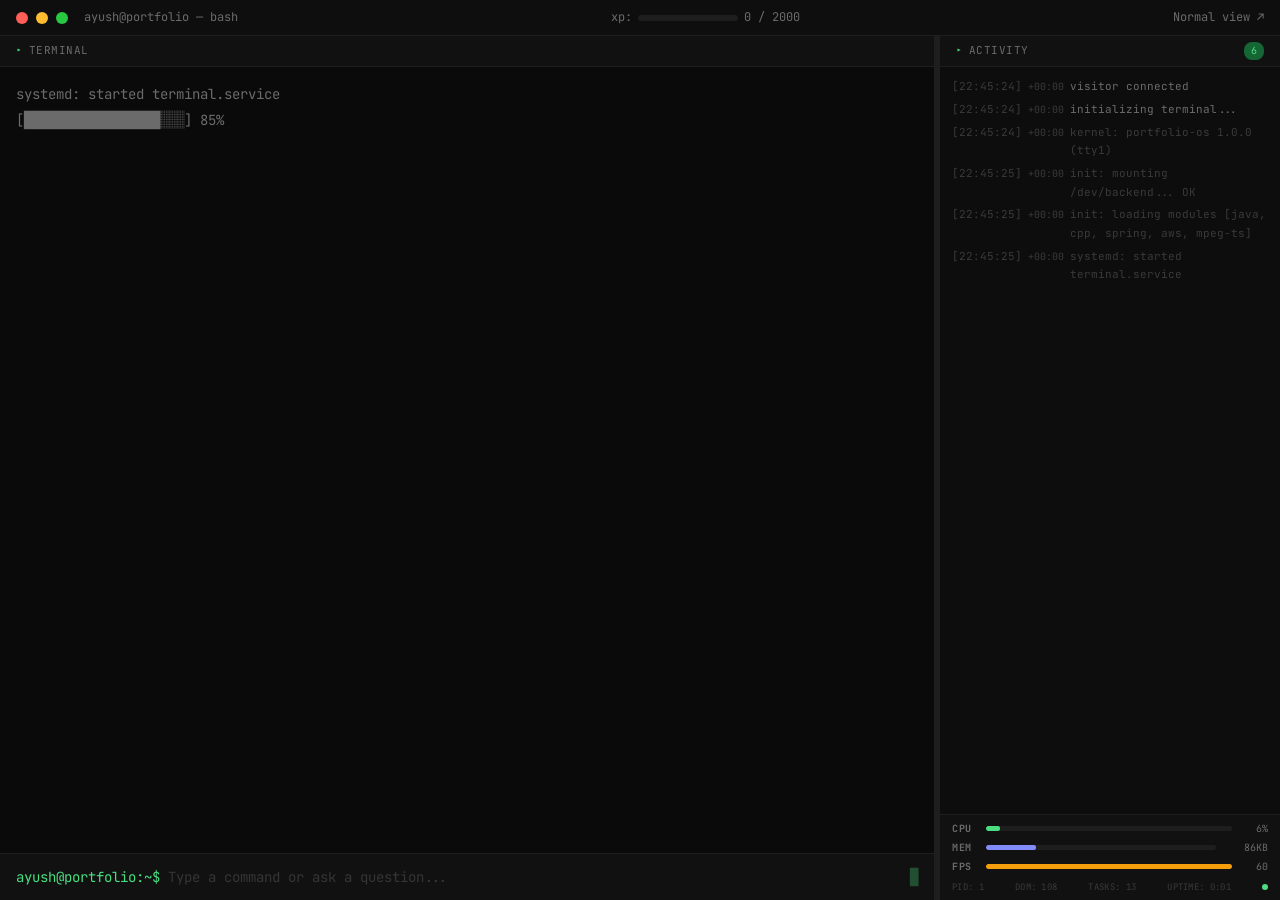
==== index.html @ 54ba0963 "feat: initial commit of terminal portfolio" ====
<!DOCTYPE html>
<html lang="en">
<head>
  <meta charset="UTF-8">
  <meta name="viewport" content="width=device-width, initial-scale=1.0, viewport-fit=cover">
  <title>Ayush Pal — Terminal Portfolio</title>
  <meta name="description" content="Ayush Pal's portfolio — SDE-1 at Nielsen, backend systems, Java, C++, AWS">
  <meta name="theme-color" content="#0a0a0a">

  <!-- OpenGraph (LinkedIn, Slack, Discord, WhatsApp) -->
  <meta property="og:title" content="Ayush Pal — Interactive Terminal Portfolio">
  <meta property="og:description" content="Interactive terminal portfolio — explore projects, skills, and career. Type commands, earn XP, discover easter eggs.">
  <meta property="og:type" content="website">
  <meta property="og:url" content="https://palayush16.github.io/portfolio-terminal/">
  <meta property="og:image" content="https://palayush16.github.io/portfolio-terminal/og-preview.png">
  <meta property="og:image:width" content="1200">
  <meta property="og:image:height" content="630">

  <!-- Twitter Card -->
  <meta name="twitter:card" content="summary_large_image">
  <meta name="twitter:title" content="Ayush Pal — Interactive Terminal Portfolio">
  <meta name="twitter:description" content="Interactive terminal portfolio — type commands, earn XP, discover easter eggs.">
  <meta name="twitter:image" content="https://palayush16.github.io/portfolio-terminal/og-preview.png">

  <link rel="stylesheet" href="css/style.css">
  <link rel="stylesheet" href="css/crt.css">
  <link rel="icon" href="data:image/svg+xml,<svg xmlns='http://www.w3.org/2000/svg' viewBox='0 0 100 100'><rect width='100' height='100' rx='12' fill='%230a0a0a'/><text x='10' y='68' font-family='monospace' font-size='55' fill='%234ade80'>%3E_</text></svg>">

  <!-- Google Analytics 4 -->
  <script async src="https://www.googletagmanager.com/gtag/js?id=G-Z1Y0G16RCM"></script>
  <script>
    window.dataLayer = window.dataLayer || [];
    function gtag(){dataLayer.push(arguments);}
    gtag('js', new Date());
    gtag('config', 'G-Z1Y0G16RCM');
  </script>
</head>
<body>
  <div id="app">
    <!-- Top header bar — fake window chrome -->
    <div id="header-bar">
      <div class="header-left">
        <span class="dot dot-red" id="dot-close" title="Close → Normal view"></span>
        <span class="dot dot-yellow" id="dot-minimize" title="Minimize terminal"></span>
        <span class="dot dot-green" id="dot-maximize" title="Toggle activity panel"></span>
        <span class="header-title">ayush@portfolio — bash</span>
      </div>
      <div class="header-center">
        <div class="token-meter">
          <span>xp:</span>
          <div class="token-bar">
            <div class="token-fill" id="token-fill" style="width: 0%"></div>
          </div>
          <span id="token-count">0 / 2000</span>
        </div>
      </div>
      <div class="header-right">
        <a href="resume.html" id="normal-view-link" onclick="trackEvent('normal_view_click')">Normal view ↗</a>
      </div>
    </div>

    <!-- Two-panel body -->
    <div id="panels">
      <!-- Left: Terminal -->
      <div id="terminal-panel">
        <div class="panel-tab">
          <span class="panel-tab-icon">▸</span> terminal
        </div>
        <div id="terminal">
          <div id="output"></div>
        </div>
        <div id="input-area">
          <span class="prompt-text">ayush@portfolio:~$</span>
          <input type="text" id="cmd-input" autocomplete="off" autocapitalize="off" spellcheck="false" placeholder="Type a command or ask a question..." disabled>
        </div>
      </div>

      <!-- Divider -->
      <div id="panel-divider"></div>

      <!-- Right: Activity Log -->
      <div id="log-panel">
        <div class="panel-tab">
          <span class="panel-tab-icon">▸</span> activity
          <span class="log-badge" id="log-badge">0</span>
        </div>
        <div id="log-feed"></div>
        <div id="log-footer">
          <div class="htop-row">
            <span class="htop-label">CPU</span>
            <div class="htop-bar"><div class="htop-fill htop-cpu" id="htop-cpu"></div></div>
            <span class="htop-val" id="htop-cpu-val">3%</span>
          </div>
          <div class="htop-row">
            <span class="htop-label">MEM</span>
            <div class="htop-bar"><div class="htop-fill htop-mem" id="htop-mem"></div></div>
            <span class="htop-val htop-val-wide" id="htop-mem-val">0MB</span>
          </div>
          <div class="htop-row">
            <span class="htop-label">FPS</span>
            <div class="htop-bar"><div class="htop-fill htop-fps" id="htop-fps"></div></div>
            <span class="htop-val" id="htop-fps-val">60</span>
          </div>
          <div class="htop-row htop-stats">
            <span>PID: 1</span>
            <span>DOM: <span id="htop-dom">0</span></span>
            <span>Tasks: <span id="htop-tasks">13</span></span>
            <span>Uptime: <span id="htop-uptime">0:00</span></span>
            <span class="log-pulse"></span>
          </div>
        </div>
      </div>
    </div>
  </div>

  <script src="js/analytics.js"></script>
  <script src="js/app.js"></script>
</body>
</html>
---- css/style.css ----
/* ───────────────────────────────────────────
   ayush@portfolio — Terminal + Activity Log
   Layout: header → [terminal | log] panels
   Colors: near-black bg, off-white text, green accent
   Font: JetBrains Mono
   ─────────────────────────────────────────── */

@import url('https://fonts.googleapis.com/css2?family=JetBrains+Mono:wght@400;700&display=swap');

:root {
  --bg:          #0a0a0a;
  --bg-panel:    #0d0d0d;
  --bg-input:    #111111;
  --bg-header:   #0e0e0e;
  --text:        #d4d4d4;
  --text-dim:    #6b6b6b;
  --text-muted:  #3a3a3a;
  --accent:      #4ade80;
  --accent-dim:  #166534;
  --prompt:      #4ade80;
  --error:       #f87171;
  --warn:        #facc15;
  --link:        #60a5fa;
  --border:      #1e1e1e;
  --chip-bg:     #1a1a2e;
  --chip-border: #2a2a4a;
  --dot-red:     #ff5f57;
  --dot-yellow:  #febc2e;
  --dot-green:   #28c840;
  --font:        'JetBrains Mono', 'Cascadia Code', 'Fira Code', monospace;
}

* {
  margin: 0;
  padding: 0;
  box-sizing: border-box;
}

html, body {
  height: 100%;
  background: var(--bg);
  color: var(--text);
  font-family: var(--font);
  font-size: 14px;
  line-height: 1.6;
  overflow: hidden;
}

/* ══════════════════════════════════════
   LAYOUT: header → two-panel body
   ══════════════════════════════════════ */

#app {
  display: flex;
  flex-direction: column;
  height: 100vh;
  height: 100dvh;
}

/* ── Header bar (fake window chrome) ── */

#header-bar {
  display: flex;
  align-items: center;
  justify-content: space-between;
  padding: 8px 16px;
  background: var(--bg-header);
  border-bottom: 1px solid var(--border);
  flex-shrink: 0;
  user-select: none;
  -webkit-app-region: drag;
}

.header-left {
  display: flex;
  align-items: center;
  gap: 8px;
}

.dot {
  width: 12px;
  height: 12px;
  border-radius: 50%;
  display: inline-block;
}

.dot-red    { background: var(--dot-red); }
.dot-yellow { background: var(--dot-yellow); }
.dot-green  { background: var(--dot-green); }

.dot {
  cursor: pointer;
  transition: opacity 0.15s, transform 0.15s;
}

.dot:hover {
  opacity: 0.7;
  transform: scale(1.15);
}

/* ── Window controls: minimize ── */
#panels.minimized {
  display: none !important;
}

/* ── Window controls: maximize (hide log) ── */
#log-panel.hidden,
#panel-divider.hidden {
  display: none !important;
}

#log-panel.hidden + #panel-divider {
  display: none !important;
}

.header-title {
  color: var(--text-dim);
  font-size: 12px;
  margin-left: 8px;
}

.header-center {
  display: flex;
  align-items: center;
}

.header-right {
  display: flex;
  align-items: center;
}

/* ── Token meter (in header) ── */

.token-meter {
  display: flex;
  align-items: center;
  gap: 6px;
  font-size: 12px;
  color: var(--text-dim);
}

.token-bar {
  width: 100px;
  height: 6px;
  background: var(--border);
  border-radius: 3px;
  overflow: hidden;
}

.token-fill {
  height: 100%;
  background: var(--accent);
  border-radius: 3px;
  transition: width 0.3s ease;
}

.token-fill.near { background: var(--warn); }
.token-fill.full { background: var(--accent); box-shadow: 0 0 6px var(--accent); }

#normal-view-link {
  color: var(--text-dim);
  text-decoration: none;
  font-size: 12px;
  transition: color 0.2s;
}

#normal-view-link:hover {
  color: var(--accent);
}

/* ══════════════════════════════════════
   TWO-PANEL BODY
   ══════════════════════════════════════ */

#panels {
  flex: 1;
  display: flex;
  min-height: 0;
}

/* ── Left: Terminal ── */

#terminal-panel {
  flex: 1;
  display: flex;
  flex-direction: column;
  min-width: 50vw;
  border-right: 1px solid var(--border);
}

/* ── Panel tab headers ── */

.panel-tab {
  display: flex;
  align-items: center;
  gap: 6px;
  padding: 6px 16px;
  background: var(--bg-input);
  border-bottom: 1px solid var(--border);
  font-size: 11px;
  color: var(--text-dim);
  text-transform: uppercase;
  letter-spacing: 0.5px;
  flex-shrink: 0;
  user-select: none;
}

.panel-tab-icon {
  color: var(--accent);
  font-size: 10px;
}

/* ── Terminal output area ── */

#terminal {
  flex: 1;
  overflow-y: auto;
  padding: 16px;
  scroll-behavior: smooth;
}

#terminal::-webkit-scrollbar {
  width: 6px;
}

#terminal::-webkit-scrollbar-track {
  background: var(--bg);
}

#terminal::-webkit-scrollbar-thumb {
  background: var(--border);
  border-radius: 3px;
}

#output {
  white-space: pre-wrap;
  word-wrap: break-word;
  overflow-wrap: break-word;
  max-width: 100%;
}

/* ── Output line types ── */

.line {
  min-height: 1.6em;
}

.line-prompt { color: var(--prompt); }
.line-prompt .cmd { color: var(--text); }
.line-output { color: var(--text); }
.line-error  { color: var(--error); }
.line-dim    { color: var(--text-dim); }
.line-accent { color: var(--accent); }
.line-thinking {
  color: var(--text-dim);
  font-style: italic;
}

/* ── Welcome hero text ── */
.line-welcome-title {
  color: var(--text);
  font-size: 22px;
  font-weight: 700;
  letter-spacing: -0.5px;
  padding: 8px 0 2px 0;
  line-height: 1.3;
}

.line-welcome-subtitle {
  color: var(--text-dim);
  font-size: 16px;
  padding-bottom: 4px;
}

.line-welcome-hint {
  color: var(--text-muted);
  font-size: 12px;
  padding-top: 2px;
}

/* ── Input area ── */

/* ── Terminal links ── */
.term-link {
  color: var(--accent);
  text-decoration: none;
  border-bottom: 1px dotted var(--accent-dim);
  transition: color 0.15s, border-color 0.15s;
}

.term-link:hover {
  color: #86efac;
  border-bottom-color: var(--accent);
}

#input-area {
  display: flex;
  align-items: center;
  padding: 12px 16px;
  background: var(--bg-input);
  border-top: 1px solid var(--border);
  flex-shrink: 0;
}

#input-area .prompt-text {
  color: var(--prompt);
  margin-right: 8px;
  white-space: nowrap;
  user-select: none;
}

#cmd-input {
  flex: 1;
  background: transparent;
  border: none;
  outline: none;
  color: var(--text);
  font-family: var(--font);
  font-size: 14px;
  caret-color: transparent; /* hide native caret, we draw our own */
}

/* Blinking block cursor */
#input-area::after {
  content: '\2588';
  color: var(--accent);
  animation: blink 1s step-end infinite;
  font-family: var(--font);
  font-size: 14px;
  margin-left: -2px;
  pointer-events: none;
}

#cmd-input:disabled + .fake-cursor,
#input-area:has(#cmd-input:disabled)::after {
  opacity: 0.3;
  animation: none;
}

#cmd-input::placeholder { color: var(--text-dim); }
#cmd-input:disabled { opacity: 0.4; }

/* ── Chips ── */

.chips {
  display: flex;
  flex-wrap: wrap;
  gap: 8px;
  margin-top: 8px;
  padding: 4px 0;
}

.chip {
  display: inline-block;
  padding: 6px 14px;
  background: transparent;
  border: 1px solid var(--accent-dim);
  border-radius: 6px;
  color: var(--accent);
  font-family: var(--font);
  font-size: 12px;
  cursor: pointer;
  transition: all 0.15s ease;
  user-select: none;
}

.chip:hover {
  background: var(--accent-dim);
  border-color: var(--accent);
  color: var(--accent);
}

/* ── Panel divider (draggable resize handle) ── */

#panel-divider {
  width: 5px;
  background: var(--border);
  flex-shrink: 0;
  cursor: col-resize;
  position: relative;
  transition: background 0.15s;
}

#panel-divider:hover,
#panel-divider.dragging {
  background: var(--accent);
}

/* Wider invisible hit area for easier grabbing */
#panel-divider::before {
  content: '';
  position: absolute;
  top: 0;
  bottom: 0;
  left: -4px;
  right: -4px;
}

/* ══════════════════════════════════════
   RIGHT PANEL: ACTIVITY LOG
   ══════════════════════════════════════ */

#log-panel {
  width: 340px;
  min-width: 200px;
  display: flex;
  flex-direction: column;
  min-height: 0;
  background: var(--bg-panel);
}

.log-badge {
  margin-left: auto;
  background: var(--accent-dim);
  color: var(--accent);
  font-size: 10px;
  padding: 1px 6px;
  border-radius: 8px;
  min-width: 20px;
  text-align: center;
}

/* ── Log feed ── */

#log-feed {
  flex: 1;
  overflow-y: auto;
  padding: 8px 12px;
  font-size: 11px;
  line-height: 1.7;
}

#log-feed::-webkit-scrollbar {
  width: 4px;
}

#log-feed::-webkit-scrollbar-track {
  background: transparent;
}

#log-feed::-webkit-scrollbar-thumb {
  background: var(--border);
  border-radius: 2px;
}

/* ── Log entries ── */

.log-entry {
  display: flex;
  gap: 6px;
  padding: 2px 0;
  opacity: 0;
  transform: translateY(4px);
  transition: opacity 0.2s ease, transform 0.2s ease;
}

.log-entry.visible {
  opacity: 1;
  transform: translateY(0);
}

.log-ts {
  color: var(--text-muted);
  white-space: nowrap;
  flex-shrink: 0;
}

.log-elapsed {
  color: var(--text-muted);
  white-space: nowrap;
  flex-shrink: 0;
  font-size: 10px;
  padding-top: 1px;
}

.log-msg {
  word-break: break-word;
}

/* Log entry type colors */
.log-system  .log-msg { color: var(--text-dim); }
.log-boot    .log-msg { color: var(--text-muted); }
.log-command .log-msg { color: var(--text); font-weight: 700; }
.log-response .log-msg { color: var(--accent); }
.log-qna     .log-msg { color: #818cf8; }
.log-tokens  .log-msg { color: var(--text-dim); }
.log-drain   .log-msg { color: var(--warn); }
.log-warn    .log-msg { color: var(--warn); }
.log-error   .log-msg { color: var(--error); font-weight: 700; }
.log-chip    .log-msg { color: #c084fc; }
.log-info    .log-msg { color: var(--text-dim); }
.log-heartbeat .log-msg { color: var(--text-muted); font-style: italic; }
.log-xp-gain .log-msg { color: var(--accent); }
.log-milestone .log-msg { color: var(--warn); font-weight: 700; }

/* ── Log footer → htop status bar ── */

#log-footer {
  padding: 6px 12px;
  background: var(--bg-input);
  border-top: 1px solid var(--border);
  font-size: 10px;
  color: var(--text-muted);
  flex-shrink: 0;
  display: flex;
  flex-direction: column;
  gap: 3px;
}

.htop-row {
  display: flex;
  align-items: center;
  gap: 6px;
}

.htop-label {
  width: 28px;
  color: var(--text-dim);
  font-weight: 700;
  text-transform: uppercase;
  letter-spacing: 0.5px;
}

.htop-bar {
  flex: 1;
  height: 5px;
  background: var(--border);
  border-radius: 2px;
  overflow: hidden;
}

.htop-fill {
  height: 100%;
  border-radius: 2px;
  transition: width 0.3s ease;
}

.htop-cpu { background: var(--accent); }
.htop-mem { background: #818cf8; }
.htop-fps { background: #f59e0b; }

.htop-val {
  width: 30px;
  text-align: right;
  color: var(--text-dim);
}

.htop-val-wide {
  width: 46px;
}

.htop-stats {
  display: flex;
  justify-content: space-between;
  color: var(--text-muted);
  padding-top: 2px;
  font-size: 9px;
  text-transform: uppercase;
  letter-spacing: 0.3px;
}

/* Live pulse indicator */
.log-pulse {
  width: 6px;
  height: 6px;
  border-radius: 50%;
  background: var(--accent);
  animation: pulse 2s ease-in-out infinite;
}

@keyframes pulse {
  0%, 100% { opacity: 0.3; }
  50%      { opacity: 1; }
}

/* ══════════════════════════════════════
   CRT EFFECT
   ══════════════════════════════════════ */
#app.crt-on::before {
  content: " "; display: block; position: fixed;
  top: 0; left: 0; bottom: 0; right: 0;
  background: linear-gradient(rgba(18,16,16,0) 50%, rgba(0,0,0,0.15) 50%),
    linear-gradient(90deg, rgba(255,0,0,0.03), rgba(0,255,0,0.01), rgba(0,0,255,0.03));
  z-index: 999; background-size: 100% 2px, 3px 100%; pointer-events: none;
}
#app.crt-on::after {
  content: " "; display: block; position: fixed;
  top: 0; left: 0; bottom: 0; right: 0;
  background: rgba(18,16,16,0.1); opacity: 0; z-index: 999;
  pointer-events: none; animation: crt-flicker 0.15s infinite;
}
@keyframes crt-flicker {
  0%{opacity:.03}10%{opacity:.02}20%{opacity:.02}30%{opacity:.06}
  40%{opacity:.03}50%{opacity:.10}60%{opacity:.02}70%{opacity:.05}
  80%{opacity:.07}90%{opacity:.07}100%{opacity:.02}
}
#app.crt-on #output, #app.crt-on #log-feed, #app.crt-on #input-area {
  animation: crt-colorsep 1.6s infinite;
}
@keyframes crt-colorsep {
  0%{text-shadow:.4px 0 1px rgba(0,30,255,.3),-.4px 0 1px rgba(255,0,80,.2),0 0 2px}
  20%{text-shadow:1.5px 0 1px rgba(0,30,255,.3),-1.5px 0 1px rgba(255,0,80,.2),0 0 2px}
  50%{text-shadow:.08px 0 1px rgba(0,30,255,.3),-.08px 0 1px rgba(255,0,80,.2),0 0 2px}
  80%{text-shadow:.08px 0 1px rgba(0,30,255,.3),-.08px 0 1px rgba(255,0,80,.2),0 0 2px}
  100%{text-shadow:1.1px 0 1px rgba(0,30,255,.3),-1.1px 0 1px rgba(255,0,80,.2),0 0 2px}
}
#app.crt-on { position: relative; box-shadow: inset 0 0 80px rgba(0,0,0,0.4); }
@media (prefers-reduced-motion: reduce) {
  #app.crt-on::after, #app.crt-on #output, #app.crt-on #log-feed, #app.crt-on #input-area {
    animation: none !important;
  }
}

/* ══════════════════════════════════════
   CURSOR BLINK
   ══════════════════════════════════════ */

@keyframes blink {
  0%, 100% { opacity: 1; }
  50%      { opacity: 0; }
}

.cursor-blink {
  animation: blink 1s step-end infinite;
  color: var(--accent);
}

/* ══════════════════════════════════════
   RESPONSIVE — mobile-first fixes
   ══════════════════════════════════════ */

/* Prevent iOS zoom on input focus (needs >= 16px) */
@media (max-width: 768px) {
  #cmd-input {
    font-size: 16px;
  }
}

/* Tablet / small laptop */
@media (max-width: 900px) {
  #log-panel {
    width: 280px;
  }
}

/* Phone landscape + small tablets */
@media (max-width: 768px) {
  /* Stack panels vertically */
  #panels {
    flex-direction: column;
  }

  #terminal-panel {
    flex: 1;
    border-right: none;
    border-bottom: 1px solid var(--border);
    min-height: 0;
  }

  #panel-divider {
    width: 100%;
    height: 1px;
  }

  /* Log panel: collapsible strip at bottom */
  #log-panel {
    width: 100%;
    height: 180px;
    flex-shrink: 0;
  }

  /* Hide XP meter on mobile — takes too much space */
  .header-center {
    display: none;
  }

  .header-title {
    font-size: 11px;
  }

  html, body {
    font-size: 13px;
  }

  /* Bigger touch targets for chips */
  .chip {
    padding: 10px 18px;
    font-size: 13px;
    min-height: 40px;
    display: inline-flex;
    align-items: center;
  }

  /* Welcome text scaling */
  .line-welcome-title {
    font-size: 18px;
    padding: 4px 0 2px 0;
  }

  .line-welcome-subtitle {
    font-size: 14px;
  }

  /* Shorter prompt on mobile */
  #input-area .prompt-text {
    font-size: 12px;
  }

  #input-area {
    padding: 10px 12px;
  }

  #terminal {
    padding: 12px;
  }

  /* Log entries: tighter */
  .log-entry {
    font-size: 10px;
  }

  .log-ts {
    display: none;  /* hide full timestamps, keep elapsed */
  }
}

/* Phone portrait */
@media (max-width: 480px) {
  #log-panel {
    height: 150px;
  }

  #header-bar {
    padding: 6px 10px;
  }

  .dot {
    width: 10px;
    height: 10px;
  }

  .header-title {
    font-size: 10px;
    max-width: 120px;
    overflow: hidden;
    text-overflow: ellipsis;
    white-space: nowrap;
  }

  /* Even shorter prompt */
  #input-area .prompt-text {
    font-size: 11px;
  }

  /* Welcome hero smaller */
  .line-welcome-title {
    font-size: 16px;
  }

  .line-welcome-subtitle {
    font-size: 13px;
  }

  .line-welcome-hint {
    font-size: 11px;
  }

  /* Chips wrap nicely */
  .chips {
    gap: 6px;
  }

  .chip {
    padding: 8px 14px;
    font-size: 12px;
    min-height: 36px;
  }

  /* Log footer htop bar: smaller */
  .htop-label {
    width: 24px;
    font-size: 9px;
  }

  .htop-val {
    width: 26px;
    font-size: 9px;
  }

  .htop-stats {
    font-size: 8px;
  }
}

/* Very small phones (iPhone SE, Galaxy A series) */
@media (max-width: 375px) {
  .line-welcome-title {
    font-size: 15px;
  }

  /* Hide normal-view link — dots are enough */
  #normal-view-link {
    display: none;
  }

  #log-panel {
    height: 130px;
  }

  .chip {
    padding: 7px 12px;
    font-size: 11px;
  }
}

/* ── Safe area insets for notched phones ── */
@supports (padding: env(safe-area-inset-bottom)) {
  #input-area {
    padding-bottom: calc(12px + env(safe-area-inset-bottom));
  }

  #log-footer {
    padding-bottom: calc(6px + env(safe-area-inset-bottom));
  }

  #header-bar {
    padding-top: calc(8px + env(safe-area-inset-top));
  }
}

/* ── Touch: disable hover effects, smooth scrolling ── */
@media (hover: none) and (pointer: coarse) {
  /* No hover glow on chips — just active state */
  .chip:hover {
    background: var(--chip-bg);
    border-color: var(--chip-border);
    color: var(--text);
  }

  .chip:active {
    background: var(--accent-dim);
    border-color: var(--accent);
    color: var(--accent);
  }

  /* Smooth momentum scrolling */
  #terminal,
  #log-feed {
    -webkit-overflow-scrolling: touch;
  }

  /* Dot hover: only on active */
  .dot:hover {
    opacity: 1;
    transform: none;
  }

  .dot:active {
    opacity: 0.7;
    transform: scale(1.15);
  }
}

/* ── Hide scrollbar on touch devices ── */
@media (max-width: 768px) {
  #terminal::-webkit-scrollbar,
  #log-feed::-webkit-scrollbar {
    display: none;
  }

  #terminal,
  #log-feed {
    -ms-overflow-style: none;
    scrollbar-width: none;
  }
}
---- css/crt.css ----
/* ══════════════════════════════════════
   CRT EFFECT (toggle with `crt` command)
   Scanlines + flicker + color separation
   Based on: aleclownes.com/2017/02/01/crt-display.html
   ══════════════════════════════════════ */

#app.crt-on::before {
  content: " ";
  display: block;
  position: fixed;
  top: 0; left: 0; bottom: 0; right: 0;
  background:
    linear-gradient(rgba(18, 16, 16, 0) 50%, rgba(0, 0, 0, 0.15) 50%),
    linear-gradient(90deg, rgba(255, 0, 0, 0.03), rgba(0, 255, 0, 0.01), rgba(0, 0, 255, 0.03));
  z-index: 999;
  background-size: 100% 2px, 3px 100%;
  pointer-events: none;
}

#app.crt-on::after {
  content: " ";
  display: block;
  position: fixed;
  top: 0; left: 0; bottom: 0; right: 0;
  background: rgba(18, 16, 16, 0.1);
  opacity: 0;
  z-index: 999;
  pointer-events: none;
  animation: crt-flicker 0.15s infinite;
}

@keyframes crt-flicker {
  0%   { opacity: 0.03; }  5%   { opacity: 0.05; }
  10%  { opacity: 0.02; }  15%  { opacity: 0.09; }
  20%  { opacity: 0.02; }  25%  { opacity: 0.08; }
  30%  { opacity: 0.06; }  35%  { opacity: 0.07; }
  40%  { opacity: 0.03; }  45%  { opacity: 0.08; }
  50%  { opacity: 0.10; }  55%  { opacity: 0.01; }
  60%  { opacity: 0.02; }  65%  { opacity: 0.07; }
  70%  { opacity: 0.05; }  75%  { opacity: 0.04; }
  80%  { opacity: 0.07; }  85%  { opacity: 0.07; }
  90%  { opacity: 0.07; }  95%  { opacity: 0.04; }
  100% { opacity: 0.02; }
}

#app.crt-on #output,
#app.crt-on #log-feed,
#app.crt-on #input-area {
  animation: crt-colorsep 1.6s infinite;
}

@keyframes crt-colorsep {
  0%   { text-shadow: 0.4px 0 1px rgba(0,30,255,0.3), -0.4px 0 1px rgba(255,0,80,0.2), 0 0 2px; }
  10%  { text-shadow: 0.03px 0 1px rgba(0,30,255,0.3), -0.03px 0 1px rgba(255,0,80,0.2), 0 0 2px; }
  20%  { text-shadow: 1.5px 0 1px rgba(0,30,255,0.3), -1.5px 0 1px rgba(255,0,80,0.2), 0 0 2px; }
  40%  { text-shadow: 1.8px 0 1px rgba(0,30,255,0.3), -1.8px 0 1px rgba(255,0,80,0.2), 0 0 2px; }
  50%  { text-shadow: 0.08px 0 1px rgba(0,30,255,0.3), -0.08px 0 1px rgba(255,0,80,0.2), 0 0 2px; }
  60%  { text-shadow: 1.0px 0 1px rgba(0,30,255,0.3), -1.0px 0 1px rgba(255,0,80,0.2), 0 0 2px; }
  80%  { text-shadow: 0.08px 0 1px rgba(0,30,255,0.3), -0.08px 0 1px rgba(255,0,80,0.2), 0 0 2px; }
  100% { text-shadow: 1.1px 0 1px rgba(0,30,255,0.3), -1.1px 0 1px rgba(255,0,80,0.2), 0 0 2px; }
}

#app.crt-on {
  position: relative;
  box-shadow: inset 0 0 80px rgba(0,0,0,0.4);
}

@media (prefers-reduced-motion: reduce) {
  #app.crt-on::after,
  #app.crt-on #output,
  #app.crt-on #log-feed,
  #app.crt-on #input-area {
    animation: none !important;
  }
}
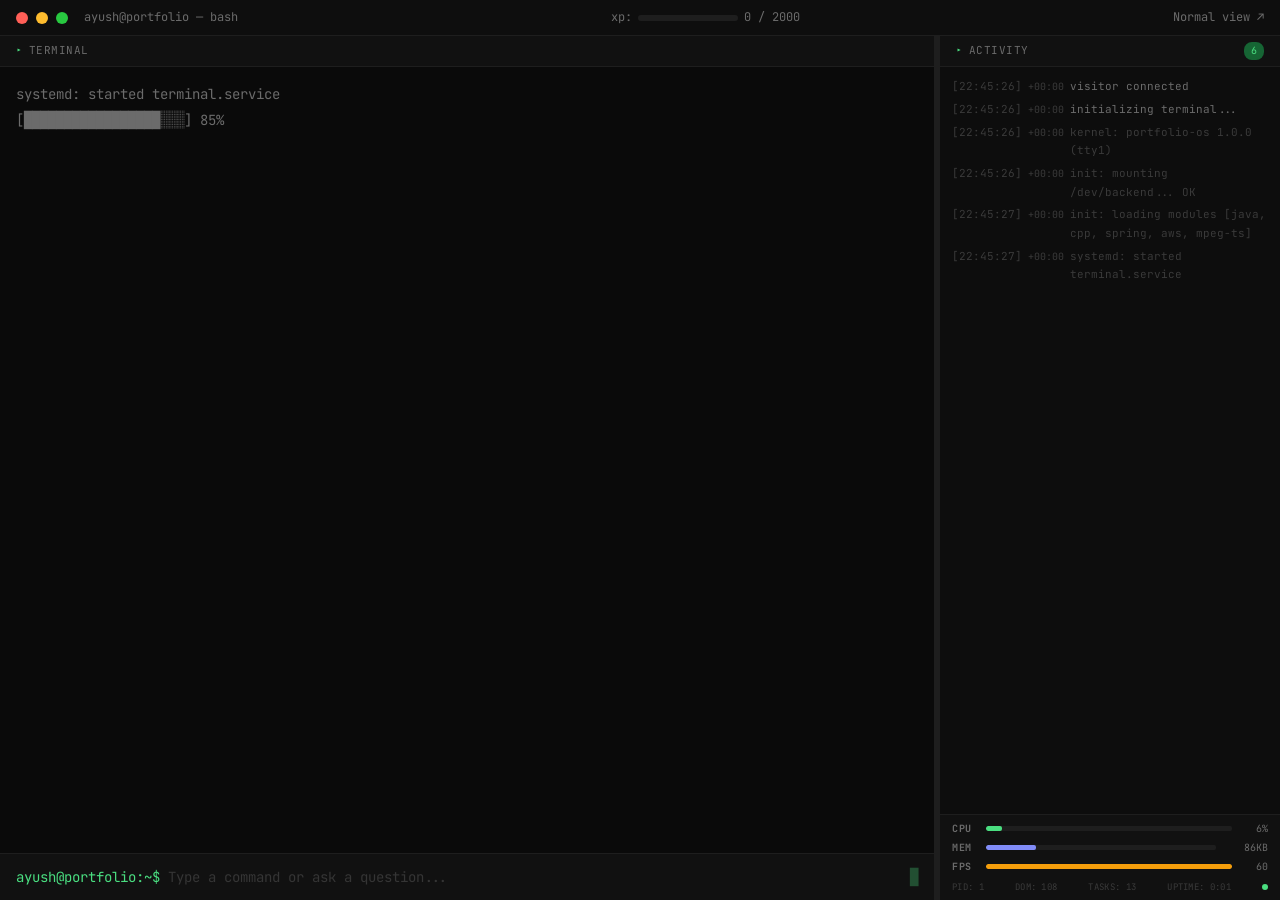
==== commit 54d79cdf: "chore: update URLs to match terminal-portfolio repository" ====
--- a/index.html
+++ b/index.html
@@ -11,8 +11,8 @@
   <meta property="og:title" content="Ayush Pal — Interactive Terminal Portfolio">
   <meta property="og:description" content="Interactive terminal portfolio — explore projects, skills, and career. Type commands, earn XP, discover easter eggs.">
   <meta property="og:type" content="website">
-  <meta property="og:url" content="https://palayush16.github.io/portfolio-terminal/">
-  <meta property="og:image" content="https://palayush16.github.io/portfolio-terminal/og-preview.png">
+  <meta property="og:url" content="https://palayush16.github.io/terminal-portfolio/">
+  <meta property="og:image" content="https://palayush16.github.io/terminal-portfolio/og-preview.png">
   <meta property="og:image:width" content="1200">
   <meta property="og:image:height" content="630">
 
@@ -20,7 +20,7 @@
   <meta name="twitter:card" content="summary_large_image">
   <meta name="twitter:title" content="Ayush Pal — Interactive Terminal Portfolio">
   <meta name="twitter:description" content="Interactive terminal portfolio — type commands, earn XP, discover easter eggs.">
-  <meta name="twitter:image" content="https://palayush16.github.io/portfolio-terminal/og-preview.png">
+  <meta name="twitter:image" content="https://palayush16.github.io/terminal-portfolio/og-preview.png">
 
   <link rel="stylesheet" href="css/style.css">
   <link rel="stylesheet" href="css/crt.css">
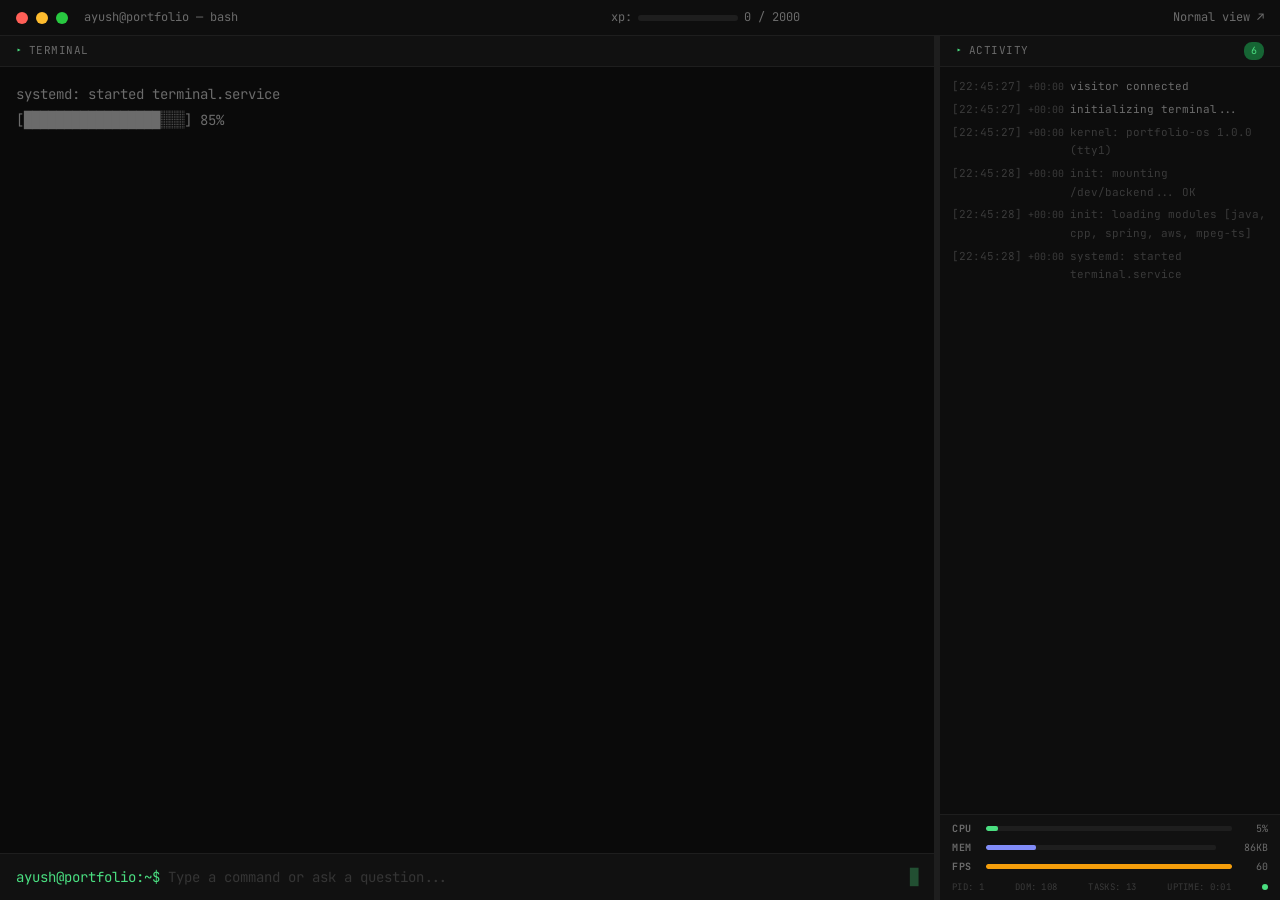
==== commit 4fb8035a: "chore: bump script version to bust browser cache" ====
--- a/index.html
+++ b/index.html
@@ -114,6 +114,6 @@
   </div>
 
   <script src="js/analytics.js"></script>
-  <script src="js/app.js"></script>
+  <script src="js/app.js?v=2"></script>
 </body>
 </html>
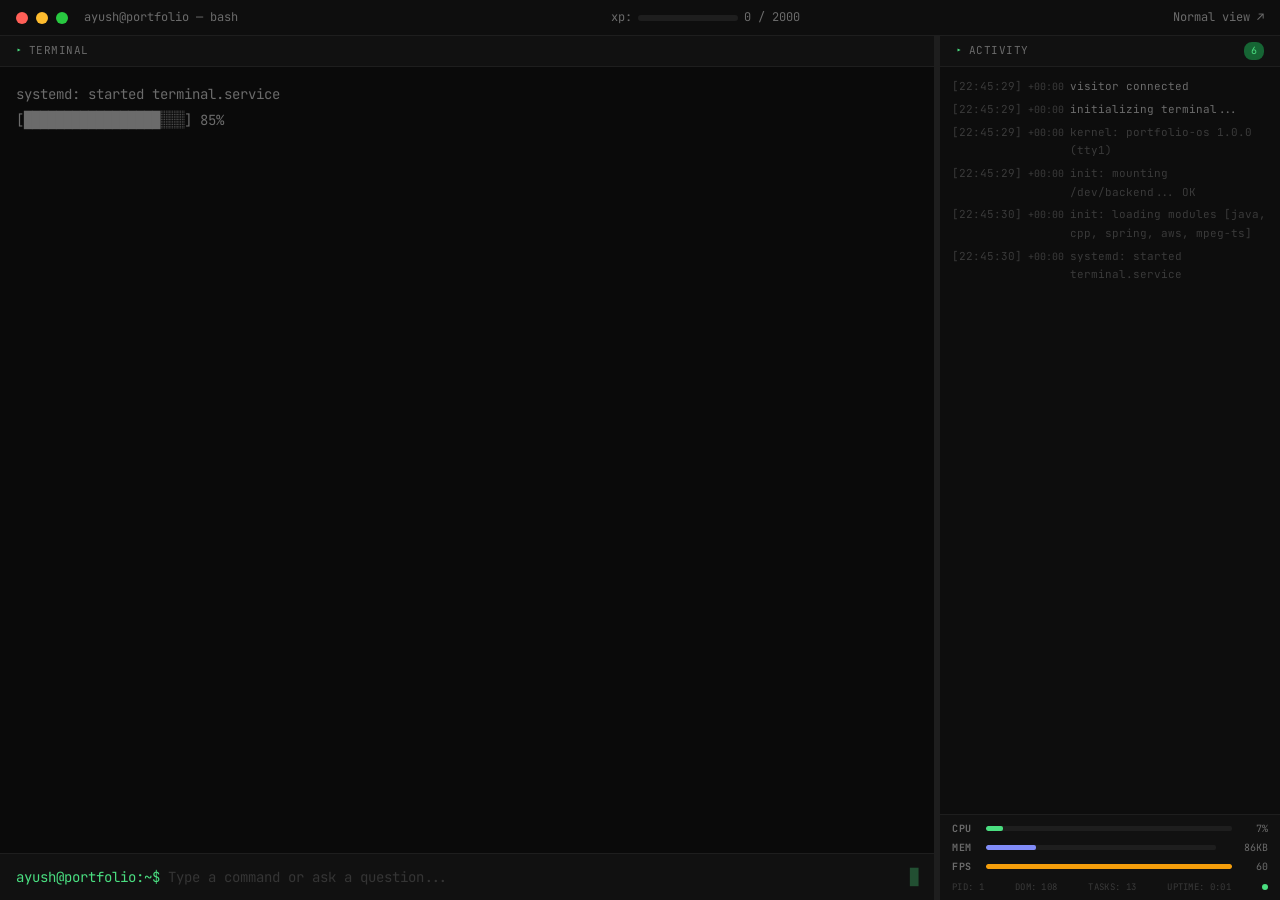
==== commit eeffb076: "fix(whoami): remove mechanical engineering friends fun fact" ====
--- a/index.html
+++ b/index.html
@@ -114,6 +114,6 @@
   </div>
 
   <script src="js/analytics.js"></script>
-  <script src="js/app.js?v=2"></script>
+  <script src="js/app.js?v=3"></script>
 </body>
 </html>
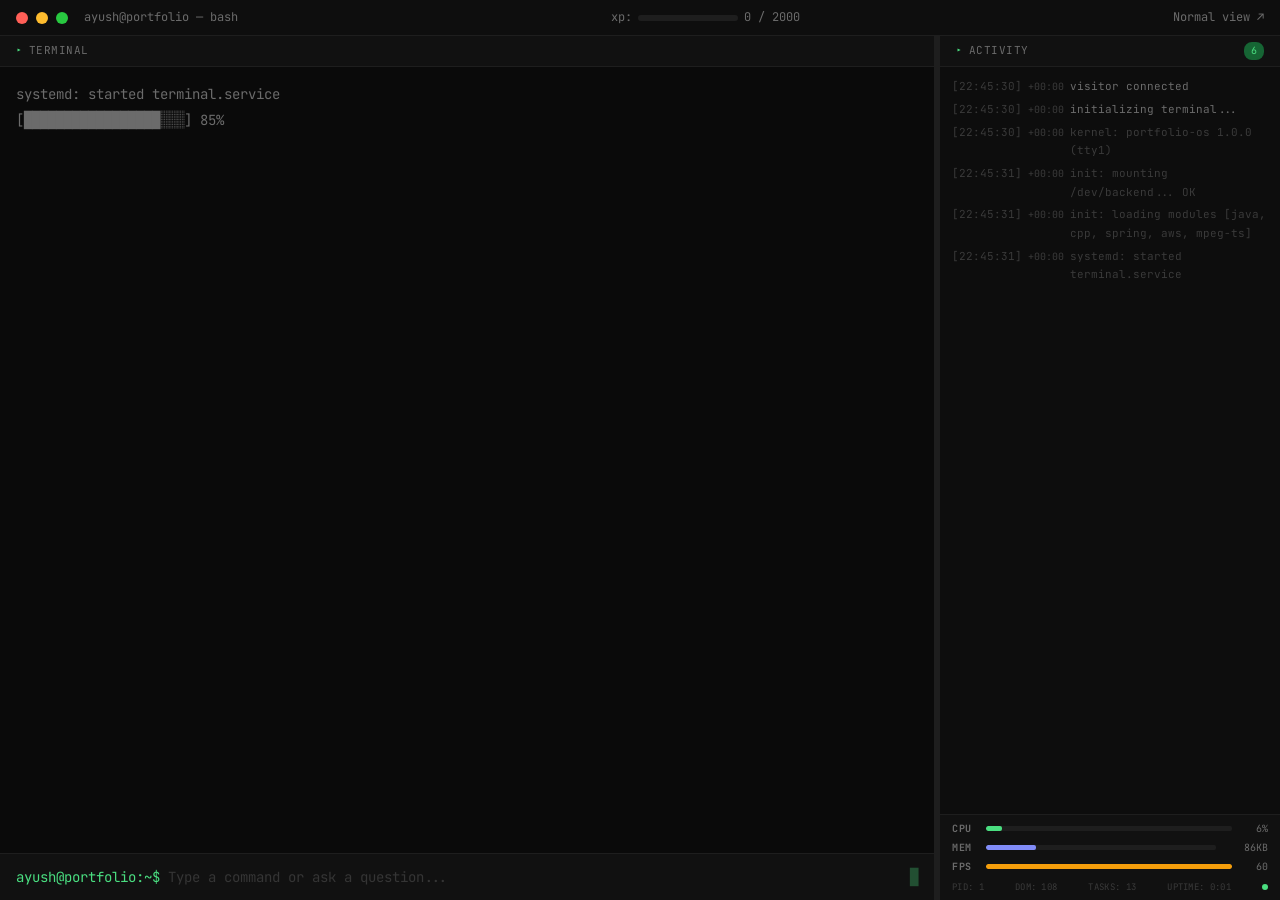
==== commit d0cd744b: "chore: add console debug logs for GA4 events and bump script versions" ====
--- a/index.html
+++ b/index.html
@@ -113,7 +113,7 @@
     </div>
   </div>
 
-  <script src="js/analytics.js"></script>
+  <script src="js/analytics.js?v=2"></script>
   <script src="js/app.js?v=3"></script>
 </body>
 </html>
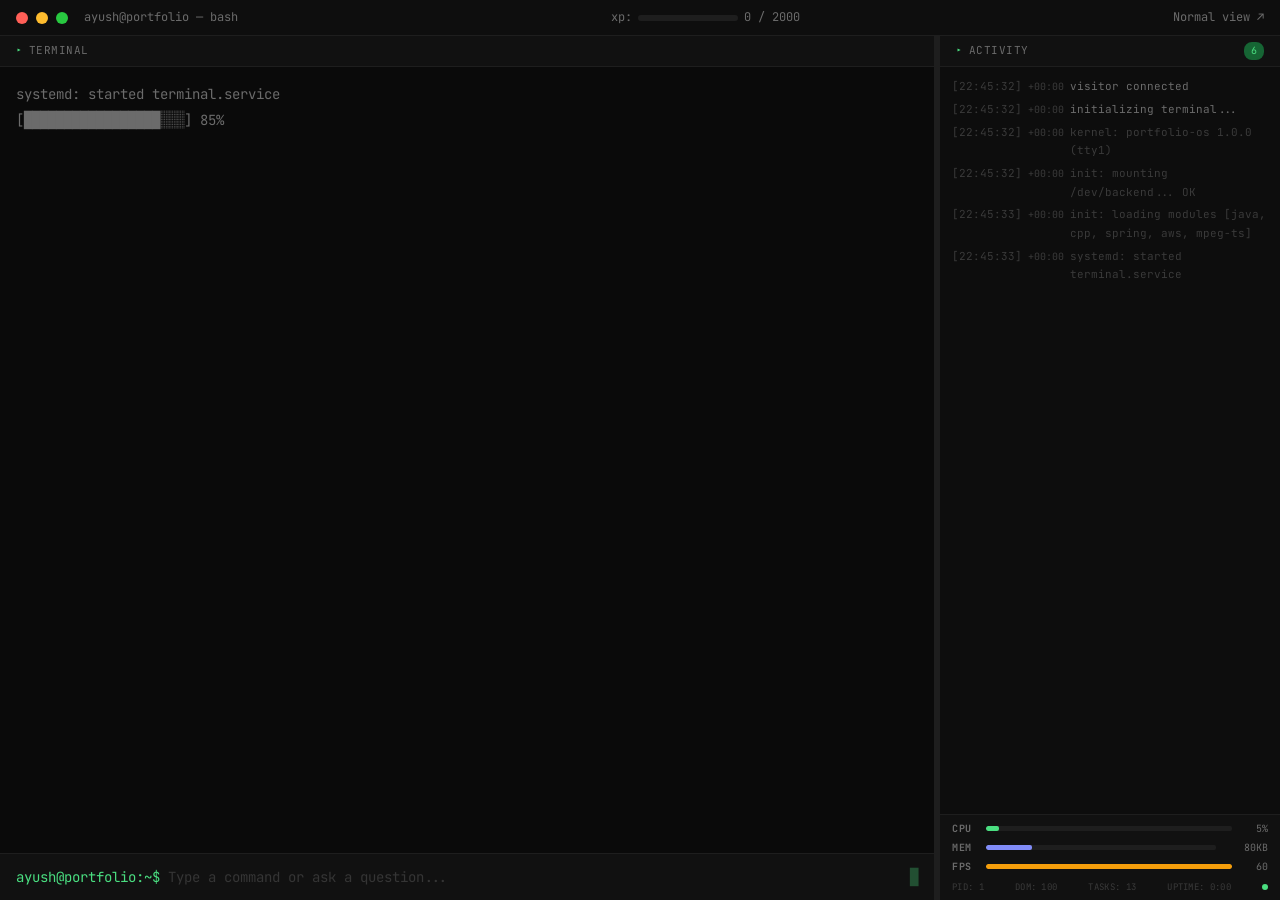
==== commit 38a9a2a8: "feat(analytics): enable GA4 debug_mode for live DebugView stream" ====
--- a/index.html
+++ b/index.html
@@ -32,7 +32,7 @@
     window.dataLayer = window.dataLayer || [];
     function gtag(){dataLayer.push(arguments);}
     gtag('js', new Date());
-    gtag('config', 'G-Z1Y0G16RCM');
+    gtag('config', 'G-Z1Y0G16RCM', { debug_mode: true });
   </script>
 </head>
 <body>
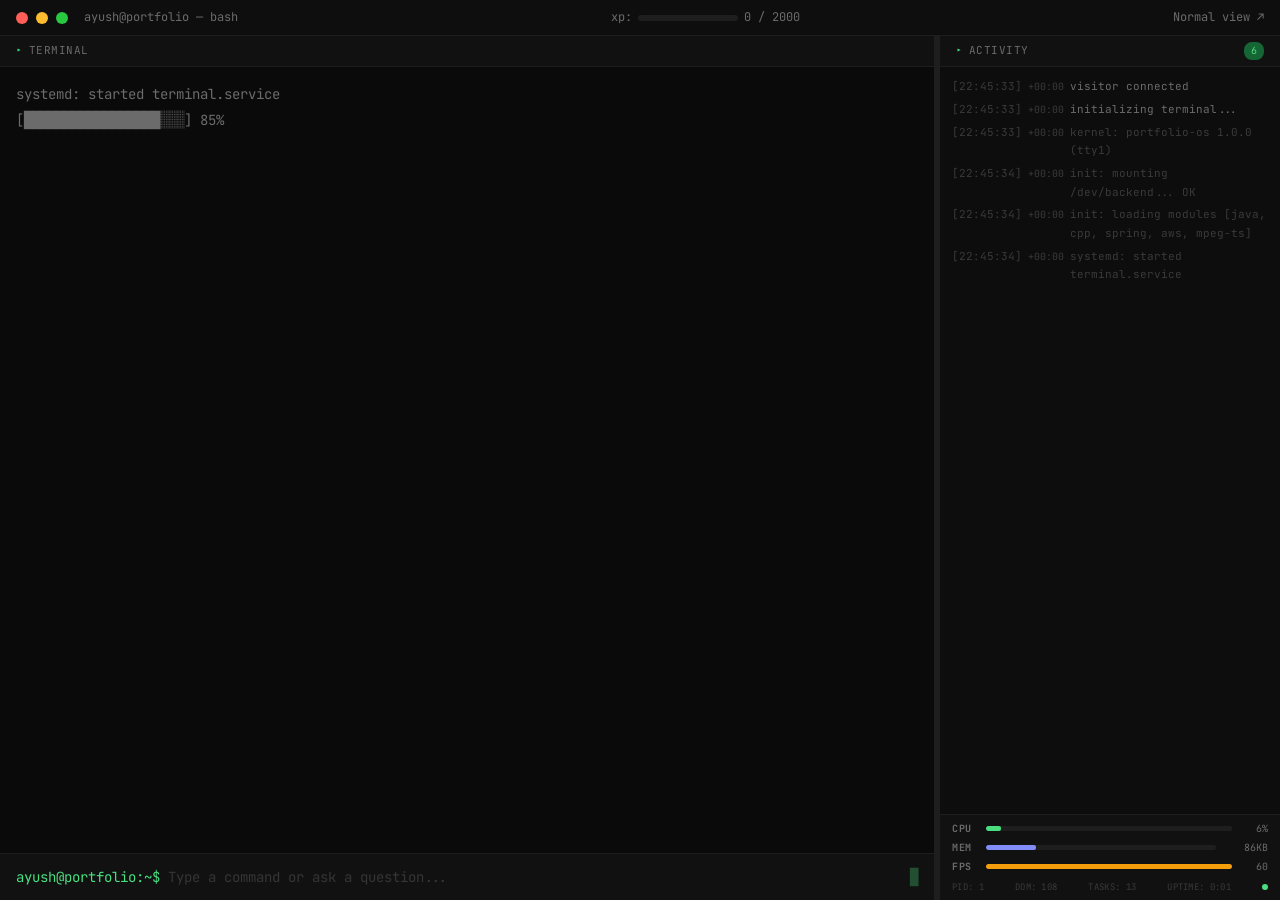
==== commit 0a9278f9: "feat(analytics): ensure debug_mode is attached to all event payloads" ====
--- a/index.html
+++ b/index.html
@@ -113,7 +113,7 @@
     </div>
   </div>
 
-  <script src="js/analytics.js?v=2"></script>
+  <script src="js/analytics.js?v=3"></script>
   <script src="js/app.js?v=3"></script>
 </body>
 </html>
